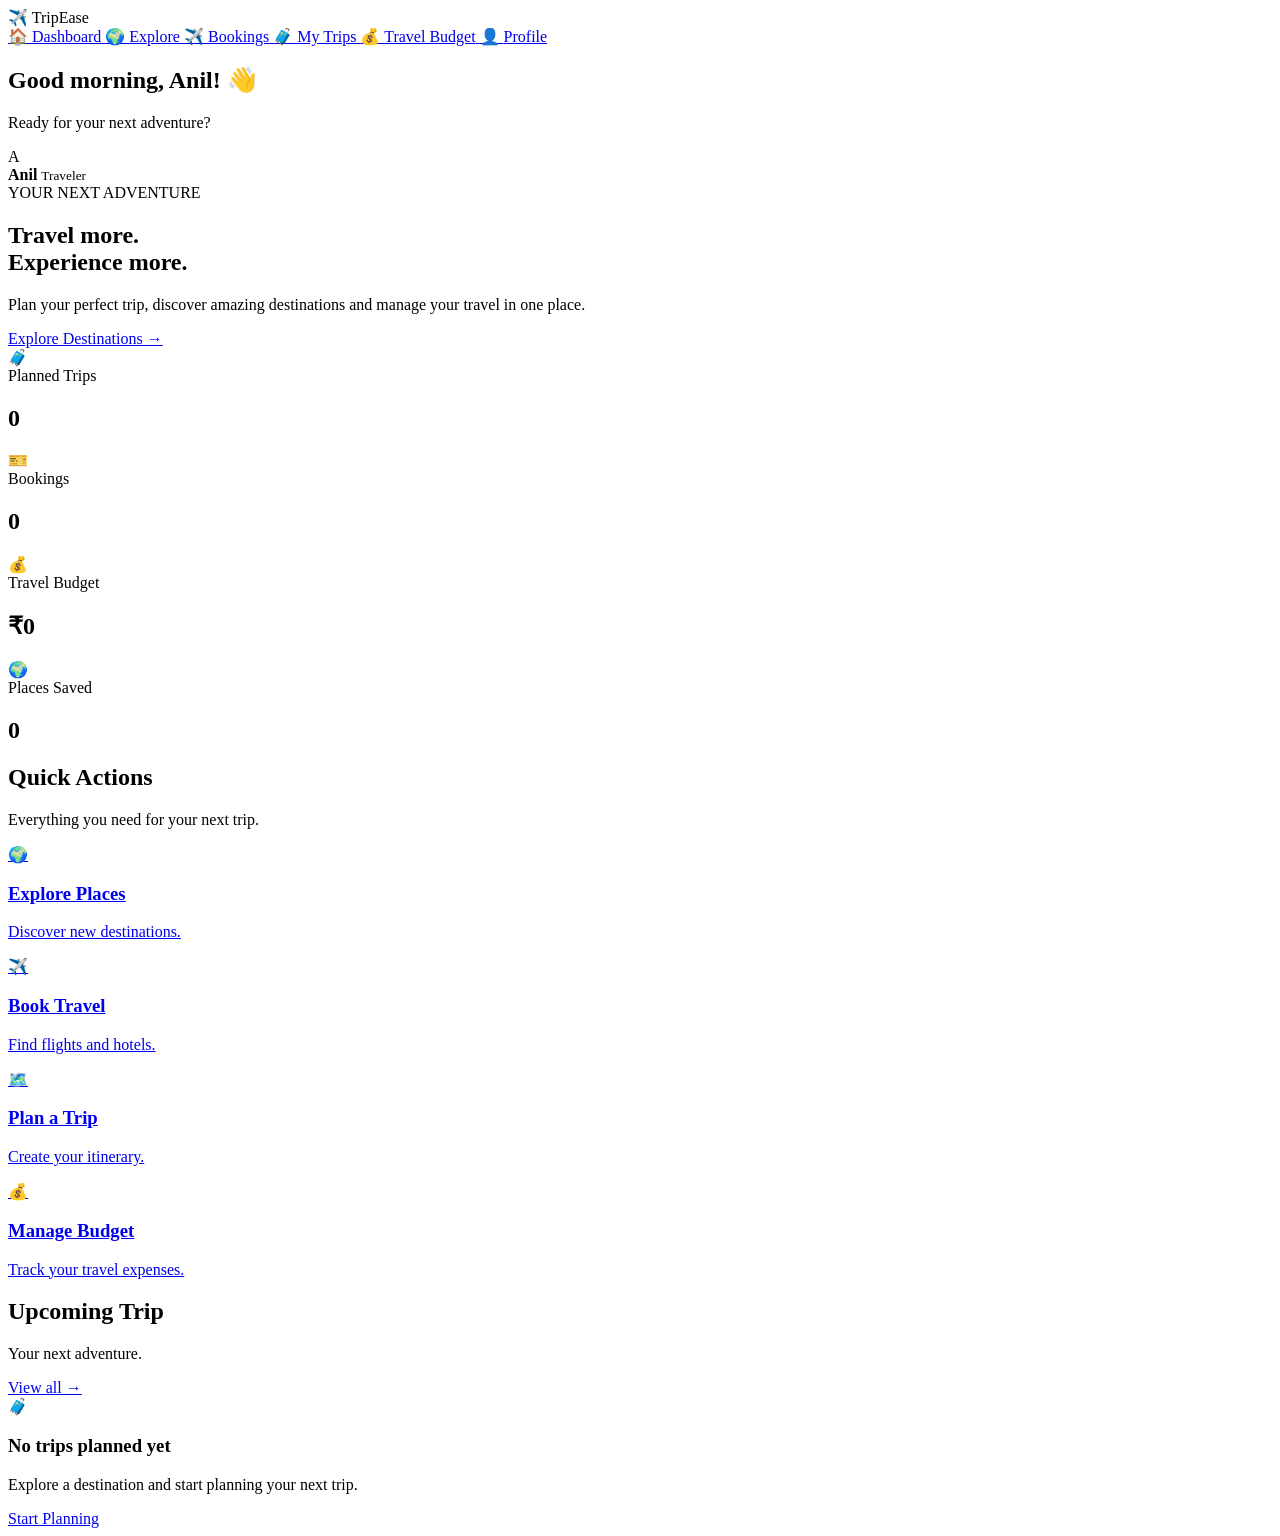
==== index.html @ 1b6ce1c3 "Add files via upload" ====
<!DOCTYPE html>
<html lang="en">
<head>
    <meta charset="UTF-8">
    <meta name="viewport" content="width=device-width, initial-scale=1.0">
    <title>TripEase - Travel Dashboard</title>

    <link rel="stylesheet" href="css/style.css">
</head>

<body>

<div class="app">

    <!-- SIDEBAR -->
    <aside class="sidebar">

        <div class="logo">
            ✈️ <span>Trip<span class="blue-text">Ease</span></span>
        </div>

        <nav>

            <a href="index.html" class="nav-link active">
                🏠 <span>Dashboard</span>
            </a>

            <a href="pages/explore.html" class="nav-link">
                🌍 <span>Explore</span>
            </a>

            <a href="pages/bookings.html" class="nav-link">
                ✈️ <span>Bookings</span>
            </a>

            <a href="pages/my-trips.html" class="nav-link">
                🧳 <span>My Trips</span>
            </a>

            <a href="pages/budget.html" class="nav-link">
                💰 <span>Travel Budget</span>
            </a>

            <a href="pages/profile.html" class="nav-link">
                👤 <span>Profile</span>
            </a>

        </nav>

    </aside>


    <!-- MAIN CONTENT -->
    <main class="main-content">

        <header class="topbar">

            <div>
                <h2>Good morning, Anil! 👋</h2>
                <p>Ready for your next adventure?</p>
            </div>

            <div class="user-mini">
                <div class="avatar">A</div>

                <div>
                    <strong>Anil</strong>
                    <small>Traveler</small>
                </div>
            </div>

        </header>


        <!-- WELCOME -->
        <section class="hero">

            <div class="hero-content">

                <span class="hero-label">YOUR NEXT ADVENTURE</span>

                <h1>Travel more.<br>Experience more.</h1>

                <p>
                    Plan your perfect trip, discover amazing destinations
                    and manage your travel in one place.
                </p>

                <a href="pages/explore.html" class="primary-btn">
                    Explore Destinations →
                </a>

            </div>

        </section>


        <!-- STATISTICS -->
        <section class="stats-grid">

            <div class="stat-card">
                <div class="stat-icon blue">🧳</div>
                <div>
                    <span>Planned Trips</span>
                    <h2 id="dashboardTrips">0</h2>
                </div>
            </div>

            <div class="stat-card">
                <div class="stat-icon green">🎫</div>
                <div>
                    <span>Bookings</span>
                    <h2 id="dashboardBookings">0</h2>
                </div>
            </div>

            <div class="stat-card">
                <div class="stat-icon orange">💰</div>
                <div>
                    <span>Travel Budget</span>
                    <h2 id="dashboardBudget">₹0</h2>
                </div>
            </div>

            <div class="stat-card">
                <div class="stat-icon purple">🌍</div>
                <div>
                    <span>Places Saved</span>
                    <h2 id="dashboardSaved">0</h2>
                </div>
            </div>

        </section>


        <!-- QUICK ACTIONS -->
        <section class="section">

            <div class="section-heading">
                <div>
                    <h2>Quick Actions</h2>
                    <p>Everything you need for your next trip.</p>
                </div>
            </div>


            <div class="quick-grid">

                <a href="pages/explore.html" class="quick-card">
                    <div class="quick-icon">🌍</div>
                    <h3>Explore Places</h3>
                    <p>Discover new destinations.</p>
                </a>

                <a href="pages/bookings.html" class="quick-card">
                    <div class="quick-icon">✈️</div>
                    <h3>Book Travel</h3>
                    <p>Find flights and hotels.</p>
                </a>

                <a href="pages/my-trips.html" class="quick-card">
                    <div class="quick-icon">🗺️</div>
                    <h3>Plan a Trip</h3>
                    <p>Create your itinerary.</p>
                </a>

                <a href="pages/budget.html" class="quick-card">
                    <div class="quick-icon">💰</div>
                    <h3>Manage Budget</h3>
                    <p>Track your travel expenses.</p>
                </a>

            </div>

        </section>


        <!-- UPCOMING TRIP -->
        <section class="section">

            <div class="section-heading">

                <div>
                    <h2>Upcoming Trip</h2>
                    <p>Your next adventure.</p>
                </div>

                <a href="pages/my-trips.html" class="text-link">
                    View all →
                </a>

            </div>


            <div id="upcomingTrip">

                <div class="empty-card">
                    <div class="empty-icon">🧳</div>
                    <h3>No trips planned yet</h3>
                    <p>Explore a destination and start planning your next trip.</p>

                    <a href="pages/explore.html" class="secondary-btn">
                        Start Planning
                    </a>
                </div>

            </div>

        </section>

    </main>

</div>


<script src="js/app.js"></script>

</body>
</html>
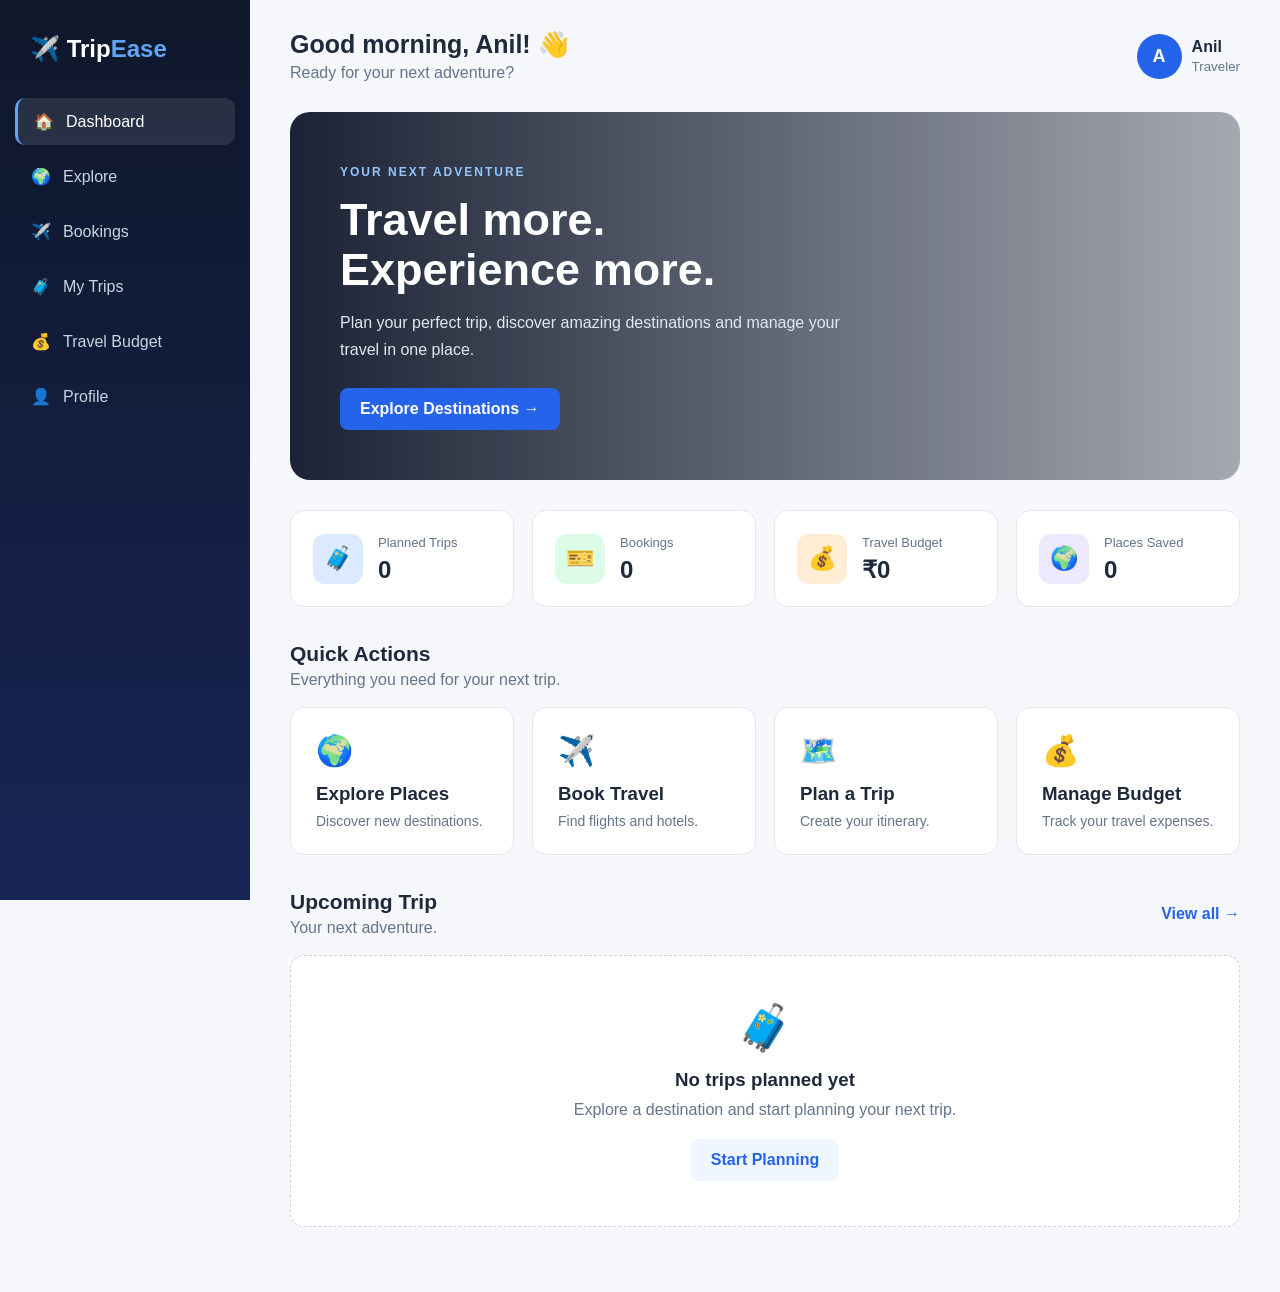
==== commit aa23b5ff: "Update index.html" ====
--- a/index.html
+++ b/index.html
@@ -5,7 +5,7 @@
     <meta name="viewport" content="width=device-width, initial-scale=1.0">
     <title>TripEase - Travel Dashboard</title>
 
-    <link rel="stylesheet" href="css/style.css">
+    <link rel="stylesheet" href="style.css">
 </head>
 
 <body>
@@ -25,23 +25,23 @@
                 🏠 <span>Dashboard</span>
             </a>
 
-            <a href="pages/explore.html" class="nav-link">
+            <a href="explore.html" class="nav-link">
                 🌍 <span>Explore</span>
             </a>
 
-            <a href="pages/bookings.html" class="nav-link">
+            <a href="bookings.html" class="nav-link">
                 ✈️ <span>Bookings</span>
             </a>
 
-            <a href="pages/my-trips.html" class="nav-link">
+            <a href="my-trips.html" class="nav-link">
                 🧳 <span>My Trips</span>
             </a>
 
-            <a href="pages/budget.html" class="nav-link">
+            <a href="budget.html" class="nav-link">
                 💰 <span>Travel Budget</span>
             </a>
 
-            <a href="pages/profile.html" class="nav-link">
+            <a href="profile.html" class="nav-link">
                 👤 <span>Profile</span>
             </a>
 
@@ -86,7 +86,7 @@
                     and manage your travel in one place.
                 </p>
 
-                <a href="pages/explore.html" class="primary-btn">
+                <a href="explore.html" class="primary-btn">
                     Explore Destinations →
                 </a>
 
@@ -146,25 +146,25 @@
 
             <div class="quick-grid">
 
-                <a href="pages/explore.html" class="quick-card">
+                <a href="explore.html" class="quick-card">
                     <div class="quick-icon">🌍</div>
                     <h3>Explore Places</h3>
                     <p>Discover new destinations.</p>
                 </a>
 
-                <a href="pages/bookings.html" class="quick-card">
+                <a href="bookings.html" class="quick-card">
                     <div class="quick-icon">✈️</div>
                     <h3>Book Travel</h3>
                     <p>Find flights and hotels.</p>
                 </a>
 
-                <a href="pages/my-trips.html" class="quick-card">
+                <a href="my-trips.html" class="quick-card">
                     <div class="quick-icon">🗺️</div>
                     <h3>Plan a Trip</h3>
                     <p>Create your itinerary.</p>
                 </a>
 
-                <a href="pages/budget.html" class="quick-card">
+                <a href="budget.html" class="quick-card">
                     <div class="quick-icon">💰</div>
                     <h3>Manage Budget</h3>
                     <p>Track your travel expenses.</p>
@@ -185,7 +185,7 @@
                     <p>Your next adventure.</p>
                 </div>
 
-                <a href="pages/my-trips.html" class="text-link">
+                <a href="my-trips.html" class="text-link">
                     View all →
                 </a>
 
@@ -199,7 +199,7 @@
                     <h3>No trips planned yet</h3>
                     <p>Explore a destination and start planning your next trip.</p>
 
-                    <a href="pages/explore.html" class="secondary-btn">
+                    <a href="explore.html" class="secondary-btn">
                         Start Planning
                     </a>
                 </div>
@@ -213,7 +213,7 @@
 </div>
 
 
-<script src="js/app.js"></script>
+<script src="app.js"></script>
 
 </body>
-</html>+</html>
--- a/style.css
+++ b/style.css
@@ -0,0 +1,802 @@
+* {
+    margin: 0;
+    padding: 0;
+    box-sizing: border-box;
+}
+
+:root {
+    --primary: #2563eb;
+    --primary-dark: #1d4ed8;
+    --dark: #0f172a;
+    --text: #1e293b;
+    --muted: #64748b;
+    --light: #f8fafc;
+    --border: #e2e8f0;
+    --white: #ffffff;
+    --green: #16a34a;
+    --orange: #f97316;
+    --purple: #7c3aed;
+    --danger: #dc2626;
+}
+
+body {
+    font-family: Arial, Helvetica, sans-serif;
+    background: #f5f7fb;
+    color: var(--text);
+}
+
+a {
+    text-decoration: none;
+    color: inherit;
+}
+
+button,
+input,
+select {
+    font-family: inherit;
+}
+
+
+/* =========================
+   LAYOUT
+========================= */
+
+.app {
+    display: flex;
+    min-height: 100vh;
+}
+
+
+/* =========================
+   SIDEBAR
+========================= */
+
+.sidebar {
+    width: 250px;
+    background: linear-gradient(180deg, #0f172a, #172554);
+    color: white;
+    position: fixed;
+    left: 0;
+    top: 0;
+    bottom: 0;
+    padding: 25px 15px;
+}
+
+.logo {
+    font-size: 24px;
+    font-weight: bold;
+    padding: 10px 15px 35px;
+}
+
+.blue-text {
+    color: #60a5fa;
+}
+
+.sidebar nav {
+    display: flex;
+    flex-direction: column;
+    gap: 8px;
+}
+
+.nav-link {
+    padding: 14px 16px;
+    border-radius: 10px;
+    color: #cbd5e1;
+    display: flex;
+    align-items: center;
+    gap: 12px;
+    transition: 0.2s;
+}
+
+.nav-link:hover,
+.nav-link.active {
+    background: rgba(255, 255, 255, 0.1);
+    color: white;
+}
+
+.nav-link.active {
+    border-left: 3px solid #60a5fa;
+}
+
+
+/* =========================
+   MAIN CONTENT
+========================= */
+
+.main-content {
+    margin-left: 250px;
+    width: calc(100% - 250px);
+    padding: 30px 40px;
+}
+
+
+/* =========================
+   TOPBAR
+========================= */
+
+.topbar {
+    display: flex;
+    justify-content: space-between;
+    align-items: center;
+    margin-bottom: 30px;
+}
+
+.topbar h2 {
+    font-size: 25px;
+    margin-bottom: 5px;
+}
+
+.topbar p {
+    color: var(--muted);
+}
+
+.user-mini {
+    display: flex;
+    align-items: center;
+    gap: 10px;
+}
+
+.user-mini small {
+    display: block;
+    color: var(--muted);
+    margin-top: 3px;
+}
+
+.avatar {
+    width: 45px;
+    height: 45px;
+    border-radius: 50%;
+    background: var(--primary);
+    color: white;
+    display: flex;
+    justify-content: center;
+    align-items: center;
+    font-weight: bold;
+    font-size: 18px;
+}
+
+
+/* =========================
+   HERO
+========================= */
+
+.hero {
+    min-height: 300px;
+    border-radius: 20px;
+    overflow: hidden;
+    background:
+        linear-gradient(90deg, rgba(15, 23, 42, .95), rgba(15, 23, 42, .35)),
+        url("https://images.unsplash.com/photo-1500534623283-312aade485b7?auto=format&fit=crop&w=1600&q=80")
+        center/cover;
+    margin-bottom: 30px;
+}
+
+.hero-content {
+    padding: 50px;
+    color: white;
+    max-width: 600px;
+}
+
+.hero-label {
+    font-size: 12px;
+    letter-spacing: 2px;
+    color: #93c5fd;
+    font-weight: bold;
+}
+
+.hero h1 {
+    font-size: 45px;
+    line-height: 1.1;
+    margin: 15px 0;
+}
+
+.hero p {
+    line-height: 1.7;
+    color: #e2e8f0;
+    margin-bottom: 25px;
+}
+
+
+/* =========================
+   BUTTONS
+========================= */
+
+.primary-btn,
+.secondary-btn {
+    display: inline-block;
+    border: none;
+    cursor: pointer;
+    border-radius: 8px;
+    padding: 12px 20px;
+    font-weight: bold;
+}
+
+.primary-btn {
+    background: var(--primary);
+    color: white;
+}
+
+.primary-btn:hover {
+    background: var(--primary-dark);
+}
+
+.secondary-btn {
+    background: #eff6ff;
+    color: var(--primary);
+}
+
+
+/* =========================
+   STATISTICS
+========================= */
+
+.stats-grid {
+    display: grid;
+    grid-template-columns: repeat(4, 1fr);
+    gap: 18px;
+    margin-bottom: 35px;
+}
+
+.stat-card {
+    background: white;
+    border: 1px solid var(--border);
+    border-radius: 14px;
+    padding: 22px;
+    display: flex;
+    align-items: center;
+    gap: 15px;
+}
+
+.stat-card span {
+    color: var(--muted);
+    font-size: 13px;
+}
+
+.stat-card h2 {
+    margin-top: 5px;
+}
+
+.stat-icon {
+    width: 50px;
+    height: 50px;
+    border-radius: 12px;
+    display: flex;
+    align-items: center;
+    justify-content: center;
+    font-size: 23px;
+}
+
+.stat-icon.blue {
+    background: #dbeafe;
+}
+
+.stat-icon.green {
+    background: #dcfce7;
+}
+
+.stat-icon.orange {
+    background: #ffedd5;
+}
+
+.stat-icon.purple {
+    background: #ede9fe;
+}
+
+
+/* =========================
+   SECTIONS
+========================= */
+
+.section {
+    margin-bottom: 35px;
+}
+
+.section-heading {
+    display: flex;
+    justify-content: space-between;
+    align-items: center;
+    margin-bottom: 18px;
+}
+
+.section-heading h2 {
+    font-size: 21px;
+}
+
+.section-heading p {
+    color: var(--muted);
+    margin-top: 5px;
+}
+
+.text-link {
+    color: var(--primary);
+    font-weight: bold;
+}
+
+
+/* =========================
+   QUICK ACTIONS
+========================= */
+
+.quick-grid {
+    display: grid;
+    grid-template-columns: repeat(4, 1fr);
+    gap: 18px;
+}
+
+.quick-card {
+    background: white;
+    padding: 25px;
+    border-radius: 14px;
+    border: 1px solid var(--border);
+    transition: .2s;
+}
+
+.quick-card:hover {
+    transform: translateY(-3px);
+    box-shadow: 0 10px 30px rgba(15, 23, 42, .08);
+}
+
+.quick-icon {
+    font-size: 30px;
+    margin-bottom: 15px;
+}
+
+.quick-card h3 {
+    margin-bottom: 8px;
+}
+
+.quick-card p {
+    color: var(--muted);
+    font-size: 14px;
+}
+
+
+/* =========================
+   EMPTY CARD
+========================= */
+
+.empty-card {
+    background: white;
+    border: 1px dashed #cbd5e1;
+    border-radius: 14px;
+    padding: 45px;
+    text-align: center;
+}
+
+.empty-icon {
+    font-size: 45px;
+    margin-bottom: 15px;
+}
+
+.empty-card p {
+    color: var(--muted);
+    margin: 10px 0 20px;
+}
+
+
+/* =========================
+   PAGE HEADER
+========================= */
+
+.page-header {
+    margin-bottom: 25px;
+}
+
+.page-header h1 {
+    font-size: 30px;
+}
+
+.page-header p {
+    color: var(--muted);
+    margin-top: 8px;
+}
+
+
+/* =========================
+   SEARCH
+========================= */
+
+.search-box {
+    display: flex;
+    gap: 10px;
+    margin-bottom: 25px;
+}
+
+.search-box input {
+    flex: 1;
+    border: 1px solid var(--border);
+    background: white;
+    border-radius: 10px;
+    padding: 14px;
+    outline: none;
+}
+
+.search-box input:focus {
+    border-color: var(--primary);
+}
+
+
+/* =========================
+   DESTINATION GRID
+========================= */
+
+.destination-grid {
+    display: grid;
+    grid-template-columns: repeat(3, 1fr);
+    gap: 22px;
+}
+
+.destination-card {
+    background: white;
+    border-radius: 15px;
+    overflow: hidden;
+    border: 1px solid var(--border);
+}
+
+.destination-image {
+    width: 100%;
+    height: 190px;
+    object-fit: cover;
+}
+
+.destination-body {
+    padding: 18px;
+}
+
+.destination-body h3 {
+    margin-bottom: 5px;
+}
+
+.destination-body p {
+    color: var(--muted);
+    font-size: 14px;
+}
+
+.destination-price {
+    margin: 12px 0;
+    font-weight: bold;
+}
+
+
+/* =========================
+   FORMS
+========================= */
+
+.form-card {
+    background: white;
+    border-radius: 15px;
+    border: 1px solid var(--border);
+    padding: 25px;
+    margin-bottom: 25px;
+}
+
+.form-grid {
+    display: grid;
+    grid-template-columns: repeat(2, 1fr);
+    gap: 18px;
+}
+
+.form-group {
+    display: flex;
+    flex-direction: column;
+    gap: 7px;
+}
+
+.form-group label {
+    font-size: 13px;
+    font-weight: bold;
+}
+
+.form-group input,
+.form-group select {
+    padding: 12px;
+    border: 1px solid var(--border);
+    border-radius: 8px;
+    outline: none;
+    background: white;
+}
+
+
+/* =========================
+   TRIP CARDS
+========================= */
+
+.trip-grid {
+    display: grid;
+    grid-template-columns: repeat(2, 1fr);
+    gap: 20px;
+}
+
+.trip-card {
+    background: white;
+    border: 1px solid var(--border);
+    border-radius: 15px;
+    padding: 22px;
+}
+
+.trip-card h3 {
+    margin-bottom: 8px;
+}
+
+.trip-info {
+    color: var(--muted);
+    font-size: 14px;
+    margin: 6px 0;
+}
+
+.trip-actions {
+    margin-top: 18px;
+    display: flex;
+    gap: 10px;
+}
+
+
+/* =========================
+   BOOKING TABS
+========================= */
+
+.booking-tabs {
+    display: flex;
+    gap: 10px;
+    margin-bottom: 20px;
+}
+
+.booking-tab {
+    padding: 12px 25px;
+    border: 1px solid var(--border);
+    background: white;
+    border-radius: 8px;
+    cursor: pointer;
+}
+
+.booking-tab.active {
+    background: var(--primary);
+    color: white;
+}
+
+
+/* =========================
+   BUDGET
+========================= */
+
+.budget-summary {
+    display: grid;
+    grid-template-columns: repeat(3, 1fr);
+    gap: 18px;
+    margin-bottom: 25px;
+}
+
+.budget-card {
+    background: white;
+    border-radius: 14px;
+    border: 1px solid var(--border);
+    padding: 25px;
+}
+
+.budget-card span {
+    color: var(--muted);
+    font-size: 13px;
+}
+
+.budget-card h2 {
+    margin-top: 8px;
+}
+
+.budget-progress {
+    width: 100%;
+    height: 12px;
+    background: #e2e8f0;
+    border-radius: 20px;
+    overflow: hidden;
+    margin-top: 15px;
+}
+
+.budget-progress-bar {
+    height: 100%;
+    background: var(--primary);
+}
+
+
+/* =========================
+   PROFILE
+========================= */
+
+.profile-grid {
+    display: grid;
+    grid-template-columns: 280px 1fr;
+    gap: 22px;
+}
+
+.profile-card {
+    background: white;
+    border-radius: 15px;
+    border: 1px solid var(--border);
+    padding: 25px;
+}
+
+.profile-left {
+    text-align: center;
+}
+
+.profile-avatar {
+    width: 100px;
+    height: 100px;
+    background: var(--primary);
+    color: white;
+    border-radius: 50%;
+    margin: auto auto 15px;
+    display: flex;
+    justify-content: center;
+    align-items: center;
+    font-size: 38px;
+    font-weight: bold;
+}
+
+.preference-list {
+    display: flex;
+    flex-wrap: wrap;
+    gap: 8px;
+    margin-top: 12px;
+}
+
+.preference {
+    padding: 8px 12px;
+    border-radius: 20px;
+    background: #eff6ff;
+    color: var(--primary);
+    font-size: 13px;
+}
+
+
+/* =========================
+   MODAL
+========================= */
+
+.modal {
+    display: none;
+    position: fixed;
+    inset: 0;
+    background: rgba(15, 23, 42, .6);
+    z-index: 1000;
+    align-items: center;
+    justify-content: center;
+    padding: 20px;
+}
+
+.modal.show {
+    display: flex;
+}
+
+.modal-content {
+    width: 100%;
+    max-width: 700px;
+    max-height: 90vh;
+    overflow-y: auto;
+    background: white;
+    border-radius: 18px;
+    padding: 30px;
+}
+
+.modal-header {
+    display: flex;
+    justify-content: space-between;
+    align-items: center;
+    margin-bottom: 20px;
+}
+
+.close-btn {
+    border: none;
+    background: #f1f5f9;
+    width: 35px;
+    height: 35px;
+    border-radius: 50%;
+    cursor: pointer;
+    font-size: 18px;
+}
+
+
+/* =========================
+   RECOMMENDATIONS
+========================= */
+
+.recommendation {
+    border: 1px solid var(--border);
+    border-radius: 12px;
+    padding: 15px;
+    margin-top: 12px;
+    display: flex;
+    justify-content: space-between;
+    align-items: center;
+}
+
+.recommended-label {
+    color: var(--green);
+    font-size: 12px;
+    font-weight: bold;
+}
+
+
+/* =========================
+   TABLE
+========================= */
+
+.table-container {
+    overflow-x: auto;
+    background: white;
+    border-radius: 14px;
+    border: 1px solid var(--border);
+}
+
+table {
+    width: 100%;
+    border-collapse: collapse;
+}
+
+th,
+td {
+    padding: 15px;
+    text-align: left;
+    border-bottom: 1px solid var(--border);
+}
+
+th {
+    background: #f8fafc;
+    font-size: 13px;
+}
+
+
+/* =========================
+   RESPONSIVE
+========================= */
+
+@media (max-width: 1100px) {
+
+    .stats-grid,
+    .quick-grid {
+        grid-template-columns: repeat(2, 1fr);
+    }
+
+    .destination-grid {
+        grid-template-columns: repeat(2, 1fr);
+    }
+}
+
+@media (max-width: 800px) {
+
+    .sidebar {
+        width: 70px;
+    }
+
+    .logo span,
+    .nav-link span {
+        display: none;
+    }
+
+    .nav-link {
+        justify-content: center;
+    }
+
+    .main-content {
+        margin-left: 70px;
+        width: calc(100% - 70px);
+        padding: 20px;
+    }
+
+    .stats-grid,
+    .quick-grid,
+    .destination-grid,
+    .trip-grid,
+    .budget-summary,
+    .profile-grid,
+    .form-grid {
+        grid-template-columns: 1fr;
+    }
+
+    .hero-content {
+        padding: 30px;
+    }
+
+    .hero h1 {
+        font-size: 34px;
+    }
+}
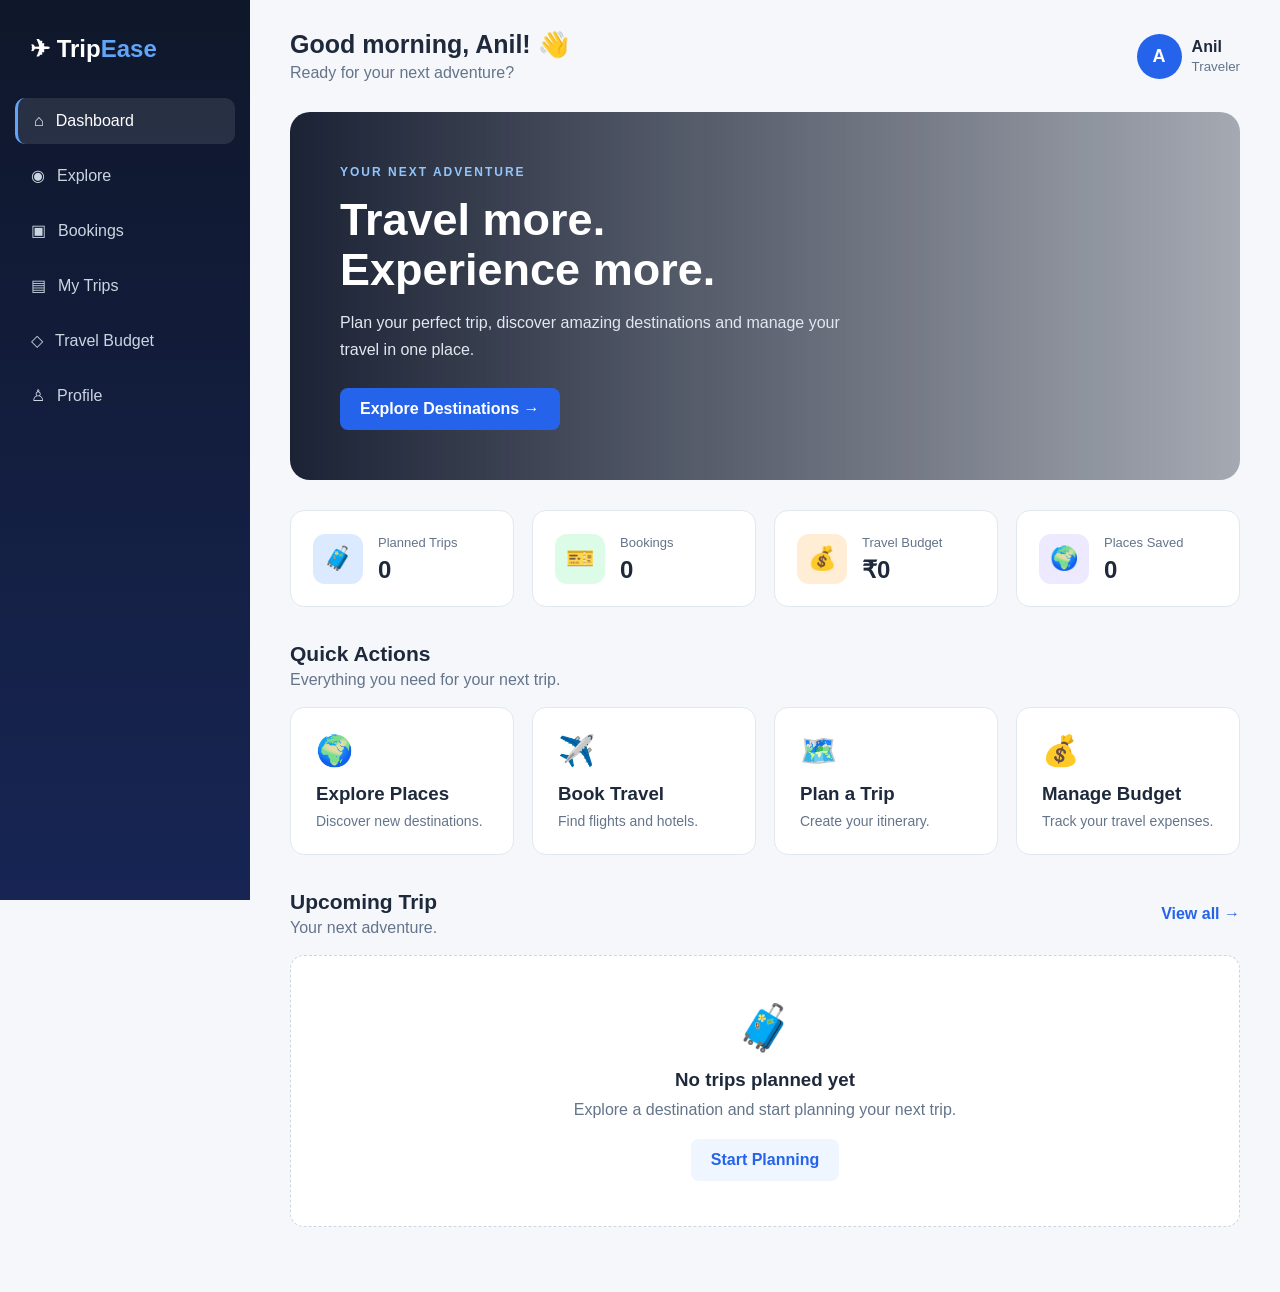
==== commit 6d88d6dc: "Update index.html" ====
--- a/index.html
+++ b/index.html
@@ -16,33 +16,33 @@
     <aside class="sidebar">
 
         <div class="logo">
-            ✈️ <span>Trip<span class="blue-text">Ease</span></span>
+            ✈ <span>Trip<span class="blue-text">Ease</span></span>
         </div>
 
         <nav>
 
             <a href="index.html" class="nav-link active">
-                🏠 <span>Dashboard</span>
+                ⌂ <span>Dashboard</span>
             </a>
 
             <a href="explore.html" class="nav-link">
-                🌍 <span>Explore</span>
+                ◉ <span>Explore</span>
             </a>
 
             <a href="bookings.html" class="nav-link">
-                ✈️ <span>Bookings</span>
+                ▣ <span>Bookings</span>
             </a>
 
             <a href="my-trips.html" class="nav-link">
-                🧳 <span>My Trips</span>
+                ▤ <span>My Trips</span>
             </a>
 
             <a href="budget.html" class="nav-link">
-                💰 <span>Travel Budget</span>
+                ◇ <span>Travel Budget</span>
             </a>
 
             <a href="profile.html" class="nav-link">
-                👤 <span>Profile</span>
+                ♙ <span>Profile</span>
             </a>
 
         </nav>
